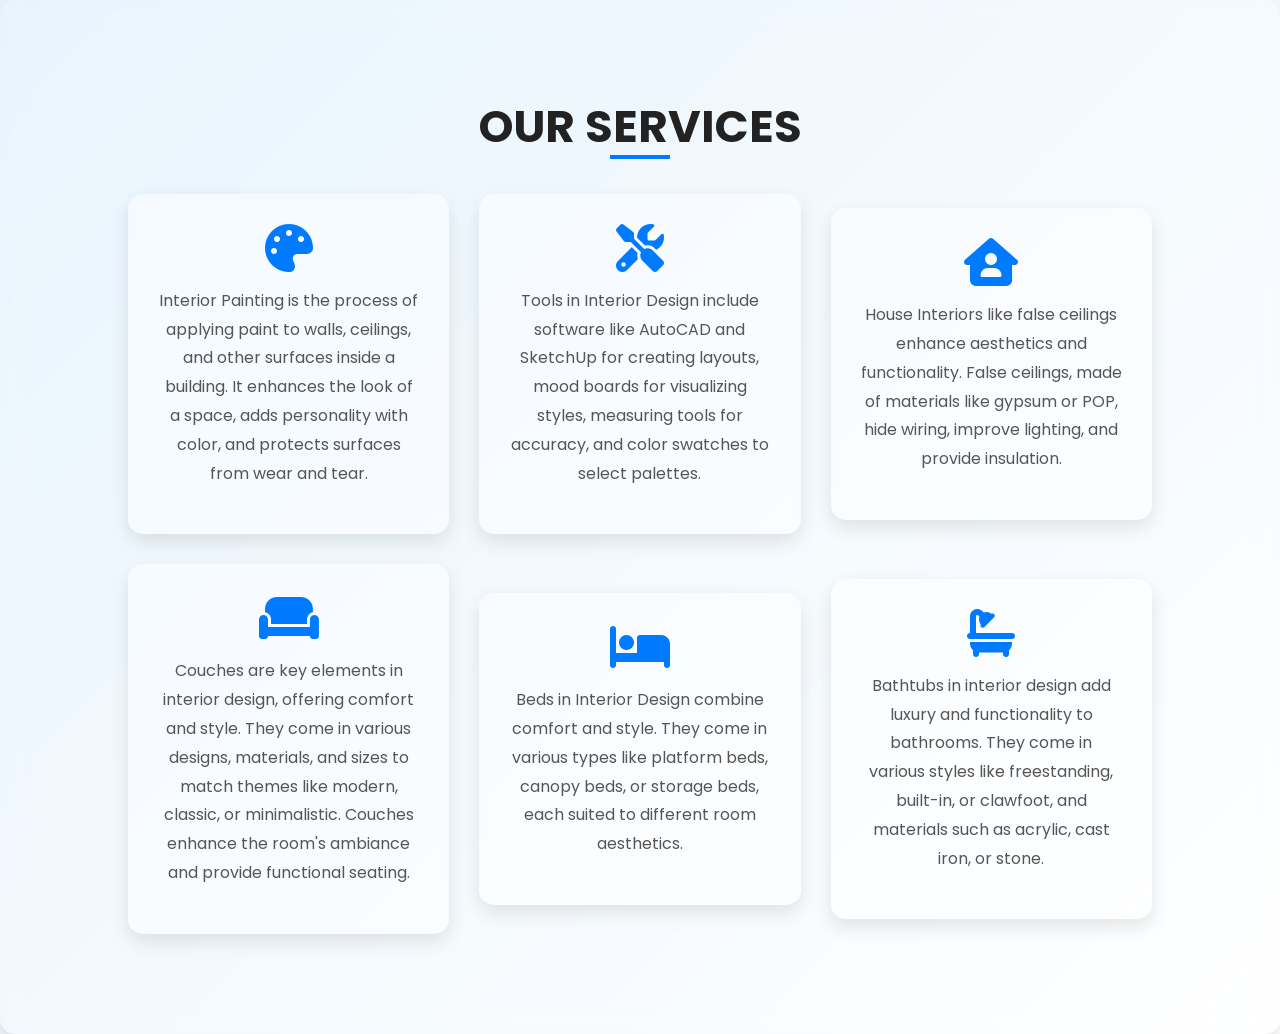
==== a1.html @ edda6020 "Add files via upload" ====
<!DOCTYPE html>
<html lang="en">
<head>
    <meta charset="UTF-8">
    <meta name="viewport" content="width=device-width, initial-scale=1.0">
    <link href='https://cdnjs.cloudflare.com/ajax/libs/font-awesome/6.7.2/css/all.min.css' rel='stylesheet'>
    <link rel="stylesheet" href="https://cdnjs.cloudflare.com/ajax/libs/twitter-bootstrap/4.5.3/css/bootstrap.min.css">
    <link rel="stylesheet" href="a1.css">
    <title>Document</title>
</head>
<body>
    <section id="service" class="service">

        <h1 class="heading">our services</h1>
        
        <div class="box-container mx-auto">
        
          <div class="box">
            <div class="fas fa-palette"></div>
            <p>Interior Painting is the process of applying paint to walls, ceilings, and other surfaces inside a building. It enhances the look of a space, adds personality with color, and protects surfaces from wear and tear.</p>
          </div>
        
          <div class="box">
            <div class="fas fa-tools"></div>
            <p>Tools in Interior Design include software like AutoCAD and SketchUp for creating layouts, mood boards for visualizing styles, measuring tools for accuracy, and color swatches to select palettes.</p>
          </div>
        
          <div class="box">
            <div class="fas fa-house-user"></div>
            <p>House Interiors like false ceilings enhance aesthetics and functionality. False ceilings, made of materials like gypsum or POP, hide wiring, improve lighting, and provide insulation.</p>
          </div>
        
          <div class="box">
            <div class="fas fa-couch"></div>
            <p>Couches are key elements in interior design, offering comfort and style. They come in various designs, materials, and sizes to match themes like modern, classic, or minimalistic. Couches enhance the room's ambiance and provide functional seating.</p>
          </div>
        
          <div class="box">
            <div class="fas fa-bed"></div>
            <p>Beds in Interior Design combine comfort and style. They come in various types like platform beds, canopy beds, or storage beds, each suited to different room aesthetics.</p>
          </div>
        
          <div class="box">
            <div class="fas fa-bath"></div>
            <p>Bathtubs in interior design add luxury and functionality to bathrooms. They come in various styles like freestanding, built-in, or clawfoot, and materials such as acrylic, cast iron, or stone.</p>
          </div>
        
        </div>
        
        </section>
</body>
</html>
---- a1.css ----
/* Import Google Font */
@import url('https://fonts.googleapis.com/css2?family=Poppins:wght@300;400;600&display=swap');

* {
    margin: 0;
    padding: 0;
    box-sizing: border-box;
    font-family: 'Poppins', sans-serif;
    scroll-behavior: smooth;
}

body {
    background: linear-gradient(135deg, #e3f2fd, #ffffff);
    color: #333;
}

/* Service Section */
.service {
    padding: 100px 10%;
    text-align: center;
    background: rgba(255, 255, 255, 0.2);
    backdrop-filter: blur(10px);
    border-radius: 15px;
    box-shadow: 0 8px 16px rgba(0, 0, 0, 0.1);
    transition: 0.5s ease-in-out;
}

.service:hover {
    transform: scale(1.02);
}

/* Section Heading */
.heading {
    font-size: 2.8rem;
    font-weight: 700;
    color: #222;
    text-transform: uppercase;
    margin-bottom: 40px;
    position: relative;
    display: inline-block;
}

.heading::after {
    content: "";
    width: 60px;
    height: 4px;
    background: #007bff;
    position: absolute;
    bottom: -5px;
    left: 50%;
    transform: translateX(-50%);
}

/* Box Container */
.box-container {
    display: grid;
    grid-template-columns: repeat(auto-fit, minmax(280px, 1fr));
    gap: 30px;
    justify-content: center;
    align-items: center;
}

/* Individual Box */
.box {
    background: rgba(255, 255, 255, 0.3);
    backdrop-filter: blur(5px);
    border-radius: 15px;
    padding: 30px;
    text-align: center;
    box-shadow: 0 8px 20px rgba(0, 0, 0, 0.1);
    transition: all 0.4s ease-in-out;
    position: relative;
    overflow: hidden;
}

.box:hover {
    transform: translateY(-10px);
    box-shadow: 0 12px 25px rgba(0, 0, 0, 0.2);
}

/* Icon Styling */
.box .fas {
    font-size: 3rem;
    color: #007bff;
    margin-bottom: 15px;
    transition: color 0.3s ease-in-out;
}

.box:hover .fas {
    color: #ff4081;
}

/* Text Styling */
.box p {
    font-size: 1rem;
    color: #555;
    line-height: 1.8;
}

/* Responsive Design */
@media (max-width: 1024px) {
    .box-container {
        grid-template-columns: repeat(auto-fit, minmax(250px, 1fr));
    }
}

@media (max-width: 768px) {
    .service {
        padding: 60px 5%;
    }
    
    .heading {
        font-size: 2.2rem;
    }

    .box {
        padding: 20px;
    }

    .box .fas {
        font-size: 2.5rem;
    }

    .box p {
        font-size: 0.9rem;
    }
}
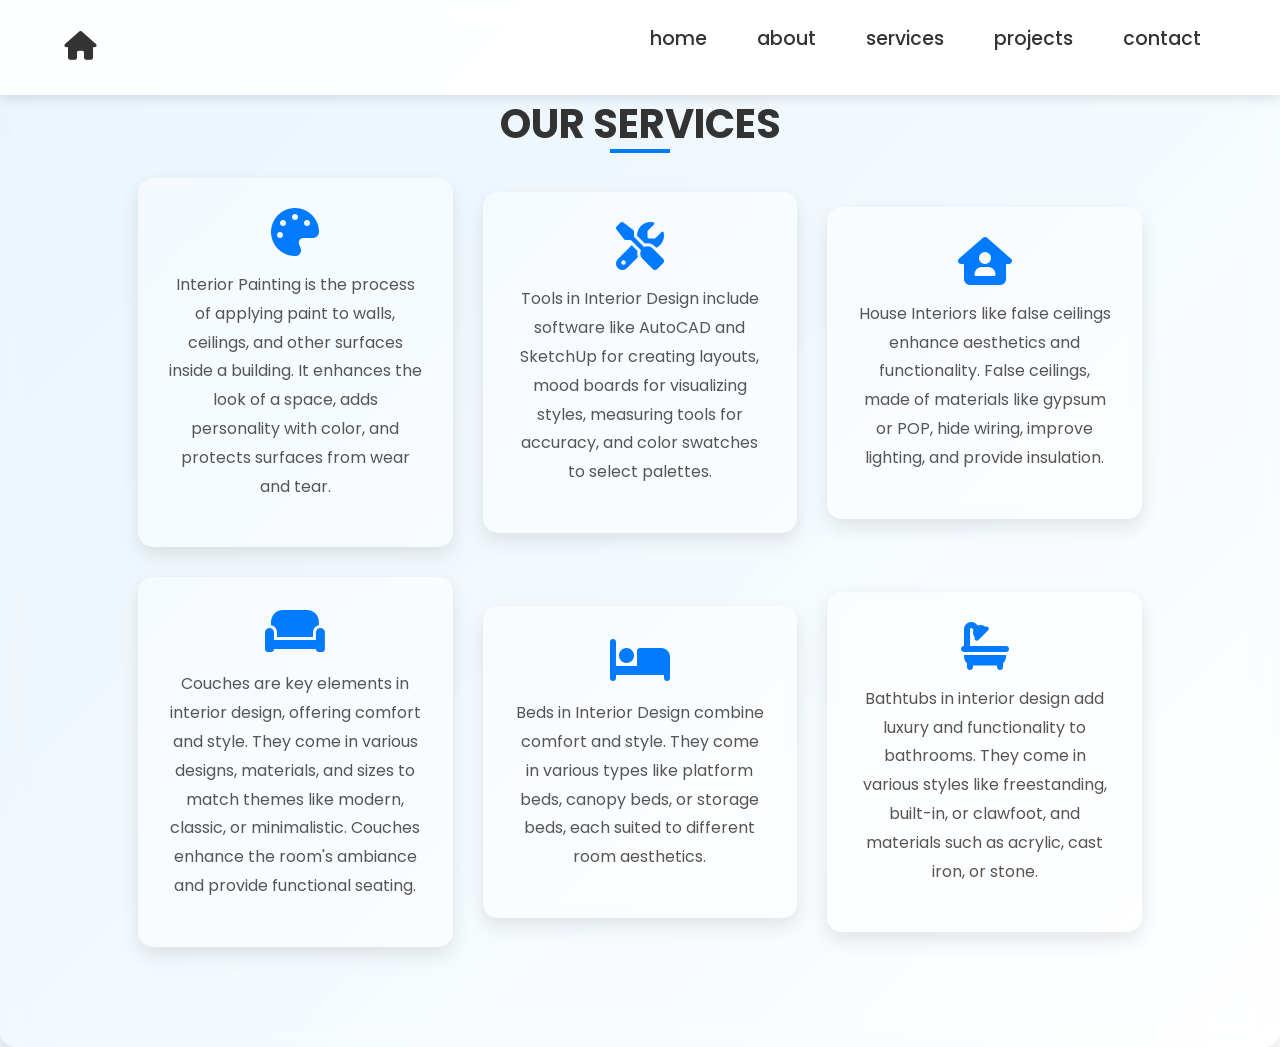
==== commit 35c6302b: "chore: add main header navigation to services and about pages, fix missing head tag" ====
--- a/a1.html
+++ b/a1.html
@@ -1,52 +1,82 @@
-<!DOCTYPE html>
-<html lang="en">
-<head>
-    <meta charset="UTF-8">
-    <meta name="viewport" content="width=device-width, initial-scale=1.0">
-    <link href='https://cdnjs.cloudflare.com/ajax/libs/font-awesome/6.7.2/css/all.min.css' rel='stylesheet'>
-    <link rel="stylesheet" href="https://cdnjs.cloudflare.com/ajax/libs/twitter-bootstrap/4.5.3/css/bootstrap.min.css">
-    <link rel="stylesheet" href="a1.css">
-    <title>Document</title>
-</head>
-<body>
-    <section id="service" class="service">
-
-        <h1 class="heading">our services</h1>
-        
-        <div class="box-container mx-auto">
-        
-          <div class="box">
-            <div class="fas fa-palette"></div>
-            <p>Interior Painting is the process of applying paint to walls, ceilings, and other surfaces inside a building. It enhances the look of a space, adds personality with color, and protects surfaces from wear and tear.</p>
-          </div>
-        
-          <div class="box">
-            <div class="fas fa-tools"></div>
-            <p>Tools in Interior Design include software like AutoCAD and SketchUp for creating layouts, mood boards for visualizing styles, measuring tools for accuracy, and color swatches to select palettes.</p>
-          </div>
-        
-          <div class="box">
-            <div class="fas fa-house-user"></div>
-            <p>House Interiors like false ceilings enhance aesthetics and functionality. False ceilings, made of materials like gypsum or POP, hide wiring, improve lighting, and provide insulation.</p>
-          </div>
-        
-          <div class="box">
-            <div class="fas fa-couch"></div>
-            <p>Couches are key elements in interior design, offering comfort and style. They come in various designs, materials, and sizes to match themes like modern, classic, or minimalistic. Couches enhance the room's ambiance and provide functional seating.</p>
-          </div>
-        
-          <div class="box">
-            <div class="fas fa-bed"></div>
-            <p>Beds in Interior Design combine comfort and style. They come in various types like platform beds, canopy beds, or storage beds, each suited to different room aesthetics.</p>
-          </div>
-        
-          <div class="box">
-            <div class="fas fa-bath"></div>
-            <p>Bathtubs in interior design add luxury and functionality to bathrooms. They come in various styles like freestanding, built-in, or clawfoot, and materials such as acrylic, cast iron, or stone.</p>
-          </div>
-        
-        </div>
-        
-        </section>
-</body>
+<!DOCTYPE html>
+<html lang="en">
+<head>
+  <meta name="google-site-verification" content="FW7rcxi_mwc3X5nxhlJqMHrgi2c0XjySaZqLthbYjjE" />
+  <meta name="google-site-verification" content="ad5xSF75uh-eU1Bq95IE2SqvErlO_qvwZWoad6x56-o" />
+  <meta name="google-site-verification" content="wLUzJlltphNNuI_lnhYceFv1vQJ68mCj_PU7YclaPVI" />
+  <meta name="geo.region" content="IN-TG" />
+  <meta name="geo.placename" content="Kothagudem" />
+  <meta name="geo.position" content="17.554019;80.617638" />
+  <meta name="ICBM" content="17.554019, 80.617638" />
+  <meta name="author" content="Eslavath Narasimha Naik" />
+  <meta charset="UTF-8">
+  <meta name="viewport" content="width=device-width, initial-scale=1.0">
+  <title>Elegant Interior Design - Our Services</title>
+  <link href="https://cdnjs.cloudflare.com/ajax/libs/font-awesome/6.7.2/css/all.min.css" rel="stylesheet">
+  <link rel="stylesheet" href="https://cdnjs.cloudflare.com/ajax/libs/twitter-bootstrap/4.5.3/css/bootstrap.min.css">
+  <link rel="stylesheet" href="aa.css">
+  <link rel="stylesheet" href="a1.css">
+</head>
+<body>
+
+<header class="header fixed-top">
+  <a href="index.html"><i class="fas fa-home"></i></a>
+  <nav>
+    <ul>
+      <a href="index.html#home">home</a>
+      <a href="about.html">about</a>
+      <a href="a1.html">services</a>
+      <a href="index.html#project">projects</a>
+      <a href="index.html#contact">contact</a>
+    </ul>
+  </nav>
+  <button class="fas fa-bars"></button>
+</header>
+
+<section id="service" class="service">
+
+    <h1 class="heading">our services</h1>
+    
+    <div class="box-container mx-auto">
+    
+      <div class="box">
+        <div class="fas fa-palette"></div>
+        <p>Interior Painting is the process of applying paint to walls, ceilings, and other surfaces inside a building. It enhances the look of a space, adds personality with color, and protects surfaces from wear and tear.</p>
+      </div>
+    
+      <div class="box">
+        <div class="fas fa-tools"></div>
+        <p>Tools in Interior Design include software like AutoCAD and SketchUp for creating layouts, mood boards for visualizing styles, measuring tools for accuracy, and color swatches to select palettes.</p>
+      </div>
+    
+      <div class="box">
+        <div class="fas fa-house-user"></div>
+        <p>House Interiors like false ceilings enhance aesthetics and functionality. False ceilings, made of materials like gypsum or POP, hide wiring, improve lighting, and provide insulation.</p>
+      </div>
+    
+      <div class="box">
+        <div class="fas fa-couch"></div>
+        <p>Couches are key elements in interior design, offering comfort and style. They come in various designs, materials, and sizes to match themes like modern, classic, or minimalistic. Couches enhance the room's ambiance and provide functional seating.</p>
+      </div>
+    
+      <div class="box">
+        <div class="fas fa-bed"></div>
+        <p>Beds in Interior Design combine comfort and style. They come in various types like platform beds, canopy beds, or storage beds, each suited to different room aesthetics.</p>
+      </div>
+    
+      <div class="box">
+        <div class="fas fa-bath"></div>
+        <p>Bathtubs in interior design add luxury and functionality to bathrooms. They come in various styles like freestanding, built-in, or clawfoot, and materials such as acrylic, cast iron, or stone.</p>
+      </div>
+    
+    </div>
+    
+</section>
+
+<script>
+  document.querySelector('.header button').addEventListener('click', () => {
+    document.querySelector('.header').classList.toggle('active');
+  });
+</script>
+</body>
 </html>
--- a/aa.css
+++ b/aa.css
@@ -0,0 +1,620 @@
+/* Import Google Font */
+@import url('https://fonts.googleapis.com/css2?family=Poppins:wght@300;400;600&display=swap');
+
+* {
+    margin: 0;
+    padding: 0;
+    box-sizing: border-box;
+    font-family: 'Poppins', sans-serif;
+    text-decoration: none;
+    list-style: none;
+    scroll-behavior: smooth;
+}
+
+/* Light Gold Background with Soft Gradient */
+body {
+    background: linear-gradient(to right, #fdf6e3, #fae5c3);
+    color: #333;
+}
+
+/* Navbar Styling */
+.header {
+    position: fixed;
+    top: 0;
+    left: 0;
+    width: 100%;
+    background: rgba(255, 255, 255, 0.95);
+    box-shadow: 0 4px 10px rgba(0, 0, 0, 0.1);
+    display: flex;
+    justify-content: space-between;
+    align-items: center;
+    padding: 15px 5%;
+    z-index: 1000;
+}
+
+.header a i {
+    font-size: 1.8rem;
+    color: #333;
+    transition: color 0.3s ease-in-out;
+}
+
+.header a i:hover {
+    color: #d4af37;
+}
+
+/* Navbar Links */
+.header nav ul {
+    display: flex;
+    gap: 20px;
+}
+
+.header nav a {
+    font-size: 1.2rem;
+    color: #333;
+    font-weight: 500;
+    padding: 10px 15px;
+    border-radius: 5px;
+    transition: 0.3s ease-in-out;
+}
+
+.header nav a:hover {
+    background: #d4af37;
+    color: #fff;
+}
+
+/* Mobile Navbar */
+.header button {
+    display: none;
+    font-size: 1.8rem;
+    background: none;
+    border: none;
+    cursor: pointer;
+    color: #333;
+}
+
+@media (max-width: 768px) {
+    .header nav ul {
+        display: none;
+        flex-direction: column;
+        background: rgba(255, 255, 255, 0.9);
+        position: absolute;
+        top: 60px;
+        right: 0;
+        width: 200px;
+        box-shadow: 0 4px 8px rgba(0, 0, 0, 0.1);
+        border-radius: 5px;
+        padding: 10px;
+    }
+
+    .header button {
+        display: block;
+    }
+
+    .header.active nav ul {
+        display: flex;
+    }
+}
+
+/* Hero Section */
+.hero {
+    display: flex;
+    align-items: center;
+    justify-content: space-between;
+    height: 100vh;
+    padding: 5% 10%;
+    background: linear-gradient(135deg, #fff, #fae5c3);
+}
+
+.hero h1 {
+    font-size: 3rem;
+    font-weight: 700;
+    color: #333;
+}
+
+.hero h3 {
+    font-size: 1.5rem;
+    font-weight: 400;
+    color: #666;
+}
+
+.hero img {
+    width: 90%;
+    border-radius: 10px;
+    box-shadow: 0 10px 20px rgba(0, 0, 0, 0.2);
+}
+
+/* Services Section */
+.service {
+    padding: 80px 10%;
+    text-align: center;
+    background: #fdf6e3;
+}
+
+.service .heading {
+    font-size: 2.5rem;
+    margin-bottom: 30px;
+    color: #333;
+}
+
+.box-container {
+    display: grid;
+    grid-template-columns: repeat(auto-fit, minmax(250px, 1fr));
+    gap: 20px;
+}
+
+.box {
+    padding: 20px;
+    background: #fff;
+    border-radius: 10px;
+    transition: transform 0.3s ease-in-out, box-shadow 0.3s ease-in-out;
+}
+
+.box:hover {
+    transform: translateY(-10px);
+    box-shadow: 0 10px 20px rgba(0, 0, 0, 0.2);
+}
+
+.box i {
+    font-size: 2rem;
+    color: #d4af37;
+    margin-bottom: 15px;
+}
+
+/* Projects Section */
+.project {
+    padding: 80px 10%;
+    background: #fff;
+}
+
+.project .heading {
+    font-size: 2.5rem;
+    text-align: center;
+    margin-bottom: 30px;
+    color: #222;
+}
+
+.box-container {
+    display: grid;
+    grid-template-columns: repeat(auto-fit, minmax(250px, 1fr));
+    gap: 15px;
+}
+
+.box img {
+    width: 100%;
+    border-radius: 10px;
+    transition: 0.3s ease-in-out;
+}
+
+.box img:hover {
+    transform: scale(1.05);
+}
+
+/* Contact Section */
+.contact {
+    padding: 80px 10%;
+    background: #fdf6e3;
+    text-align: center;
+}
+
+.contact h1 {
+    font-size: 2.5rem;
+    color: #333;
+    margin-bottom: 30px;
+}
+
+.contact-box-container {
+    display: flex;
+    justify-content: space-around;
+    flex-wrap: wrap;
+}
+
+.contact-box {
+    padding: 20px;
+    background: #fff;
+    border-radius: 10px;
+    width: 250px;
+    margin: 10px;
+}
+
+.contact-box i {
+    font-size: 2rem;
+    color: #d4af37;
+    margin-bottom: 10px;
+}
+
+.form-container form {
+    background: #fff;
+    padding: 20px;
+    border-radius: 10px;
+    width: 100%;
+    max-width: 600px;
+    margin: auto;
+}
+
+.form-container input,
+.form-container textarea {
+    width: 100%;
+    padding: 10px;
+    margin: 10px 0;
+    border: 1px solid #ddd;
+    border-radius: 5px;
+}
+
+.form-container input[type="submit"] {
+    background: #d4af37;
+    color: #fff;
+    border: none;
+    padding: 10px;
+    cursor: pointer;
+}
+
+.form-container input[type="submit"]:hover {
+    background: #b89c2e;
+}
+
+/* Footer */
+.footer {
+    background: #222;
+    color: #fff;
+    padding: 40px 10%;
+    text-align: center;
+}
+
+.footer .list a {
+    display: block;
+    color: #bbb;
+    margin: 5px 0;
+    transition: 0.3s ease-in-out;
+}
+
+.footer .list a:hover {
+    color: #d4af37;
+}
+
+.footer .credit {
+    margin-top: 20px;
+    color: #bbb;
+}
+
+/* Projects Section */
+.project {
+    padding: 80px 10%;
+    background: linear-gradient(to right, #fdf6e3, #fae5c3);
+    text-align: center;
+}
+
+.project .heading {
+    font-size: 2.5rem;
+    text-transform: uppercase;
+    font-weight: 700;
+    color: #333;
+    margin-bottom: 40px;
+    letter-spacing: 1.5px;
+    position: relative;
+}
+
+.project .heading::after {
+    content: "";
+    display: block;
+    width: 60px;
+    height: 4px;
+    background: #d4af37;
+    margin: 10px auto;
+    border-radius: 2px;
+}
+
+/* Grid Layout */
+.box-container {
+    display: grid;
+    grid-template-columns: repeat(auto-fit, minmax(250px, 1fr));
+    gap: 20px;
+    padding: 0 10px;
+    justify-content: center;
+}
+
+/* Individual Card */
+.box {
+    position: relative;
+    overflow: hidden;
+    border-radius: 10px;
+    transition: transform 0.3s ease-in-out, box-shadow 0.3s ease-in-out;
+    box-shadow: 0 8px 20px rgba(0, 0, 0, 0.2);
+    cursor: pointer;
+}
+
+.box img {
+    width: 100%;
+    height: auto;
+    border-radius: 10px;
+    transition: 0.4s ease-in-out;
+}
+
+/* Hover Effects */
+.box:hover {
+    transform: translateY(-10px);
+    box-shadow: 0 12px 30px rgba(0, 0, 0, 0.3);
+}
+
+.box:hover img {
+    transform: scale(1.1);
+}
+
+/* Overlay Effect */
+.box a {
+    position: relative;
+    display: block;
+}
+
+.box a::after {
+    content: attr(title);
+    position: absolute;
+    bottom: 0;
+    left: 0;
+    width: 100%;
+    background: rgba(0, 0, 0, 0.6);
+    color: #fff;
+    font-size: 1.2rem;
+    font-weight: 600;
+    text-align: center;
+    padding: 10px;
+    opacity: 0;
+    transition: opacity 0.3s ease-in-out;
+}
+
+.box:hover a::after {
+    opacity: 1;
+}
+
+/* Responsive Design */
+@media (max-width: 768px) {
+    .box-container {
+        grid-template-columns: repeat(auto-fit, minmax(200px, 1fr));
+    }
+}
+
+/* Contact Section */
+.contact {
+    padding: 80px 10%;
+    background: linear-gradient(to right, #fdf6e3, #fae5c3);
+    text-align: center;
+}
+
+.contact .heading {
+    font-size: 2.5rem;
+    font-weight: 700;
+    text-transform: uppercase;
+    color: #333;
+    margin-bottom: 40px;
+    position: relative;
+}
+
+.contact .heading::after {
+    content: "";
+    display: block;
+    width: 60px;
+    height: 4px;
+    background: #d4af37;
+    margin: 10px auto;
+    border-radius: 2px;
+}
+
+/* Flexbox Layout for Contact Section */
+.contact-container {
+    display: flex;
+    justify-content: space-between;
+    align-items: center;
+    flex-wrap: wrap;
+    max-width: 900px;
+    margin: auto;
+    gap: 30px;
+}
+
+/* Left Side: Address Card */
+.contact-info {
+    flex: 1;
+    display: flex;
+    flex-direction: column;
+    gap: 15px;
+}
+
+.contact-card {
+    background: #fff;
+    padding: 20px;
+    border-radius: 10px;
+    box-shadow: 0 8px 15px rgba(0, 0, 0, 0.2);
+    text-align: center;
+    transition: transform 0.3s ease-in-out;
+}
+
+.contact-card:hover {
+    transform: translateY(-5px);
+}
+
+.contact-card i {
+    font-size: 2rem;
+    color: #d4af37;
+    margin-bottom: 10px;
+}
+
+.contact-card h3 {
+    font-size: 1.2rem;
+    color: #333;
+    font-weight: 600;
+}
+
+/* Right Side: Contact Form */
+.contact-form {
+    flex: 1;
+    background: #fff;
+    padding: 25px;
+    border-radius: 10px;
+    box-shadow: 0 8px 20px rgba(0, 0, 0, 0.2);
+}
+
+.contact-form form {
+    display: flex;
+    flex-direction: column;
+    gap: 15px;
+}
+
+.input-group {
+    display: flex;
+    gap: 10px;
+}
+
+.input-group input {
+    flex: 1;
+}
+
+.contact-form input,
+.contact-form textarea {
+    width: 100%;
+    padding: 12px;
+    border: 2px solid #d4af37;
+    border-radius: 5px;
+    font-size: 1rem;
+    outline: none;
+    transition: 0.3s;
+}
+
+.contact-form input:focus,
+.contact-form textarea:focus {
+    border-color: #b08920;
+}
+
+.contact-form button {
+    background: #d4af37;
+    color: white;
+    font-size: 1.2rem;
+    padding: 12px;
+    border: none;
+    border-radius: 5px;
+    cursor: pointer;
+    transition: 0.3s;
+}
+
+.contact-form button:hover {
+    background: #b08920;
+}
+
+/* Responsive Design */
+@media (max-width: 768px) {
+    .contact-container {
+        flex-direction: column;
+    }
+}
+
+/* Footer Section */
+.footer {
+    background: linear-gradient(to right, #1c1c1c, #252525); /* Light black gradient */
+    color: #fff;
+    padding: 60px 10%;
+    font-family: "Poppins", sans-serif;
+}
+
+.footer .row {
+    display: flex;
+    flex-wrap: wrap;
+    justify-content: space-between;
+    gap: 20px;
+}
+
+/* Footer Columns */
+.footer .col-md-3 {
+    flex: 1;
+    min-width: 250px;
+}
+
+/* Logo & Description */
+.footer h2 img {
+    width: 140px;
+    margin-bottom: 15px;
+}
+
+.footer p {
+    font-size: 0.9rem;
+    line-height: 1.6;
+    color: #bbb;
+}
+
+/* Section Titles */
+.footer h2 {
+    font-size: 1.4rem;
+    margin-bottom: 15px;
+    color: #d4af37; /* Gold Accent */
+    text-transform: uppercase;
+    font-weight: 600;
+}
+
+/* List Items */
+.footer .list {
+    display: flex;
+    flex-direction: column;
+    gap: 8px;
+}
+
+.footer .list a {
+    text-decoration: none;
+    color: #ddd;
+    font-size: 1rem;
+    transition: 0.3s ease;
+}
+
+.footer .list a:hover {
+    color: #d4af37;
+    text-decoration: underline;
+}
+
+/* Newsletter Section */
+.letter input {
+    width: 80%;
+    padding: 12px;
+    border: none;
+    border-radius: 5px;
+    font-size: 1rem;
+    margin-top: 10px;
+    outline: none;
+}
+
+.letter button {
+    background: #d4af37;
+    color: #000;
+    padding: 12px 18px;
+    font-size: 1rem;
+    border: none;
+    border-radius: 5px;
+    cursor: pointer;
+    margin-top: 10px;
+    transition: 0.3s;
+}
+
+.letter button:hover {
+    background: #b08920;
+}
+
+/* Footer Credit */
+.footer .credit {
+    text-align: center;
+    font-size: 0.9rem;
+    margin-top: 30px;
+    padding-top: 15px;
+    border-top: 1px solid #444;
+    color: #aaa;
+}
+
+.footer .credit span {
+    color: #d4af37;
+    font-weight: 600;
+}
+
+/* Responsive Design */
+@media (max-width: 768px) {
+    .footer .row {
+        flex-direction: column;
+        text-align: center;
+    }
+    
+    .letter input {
+        width: 100%;
+    }
+}
